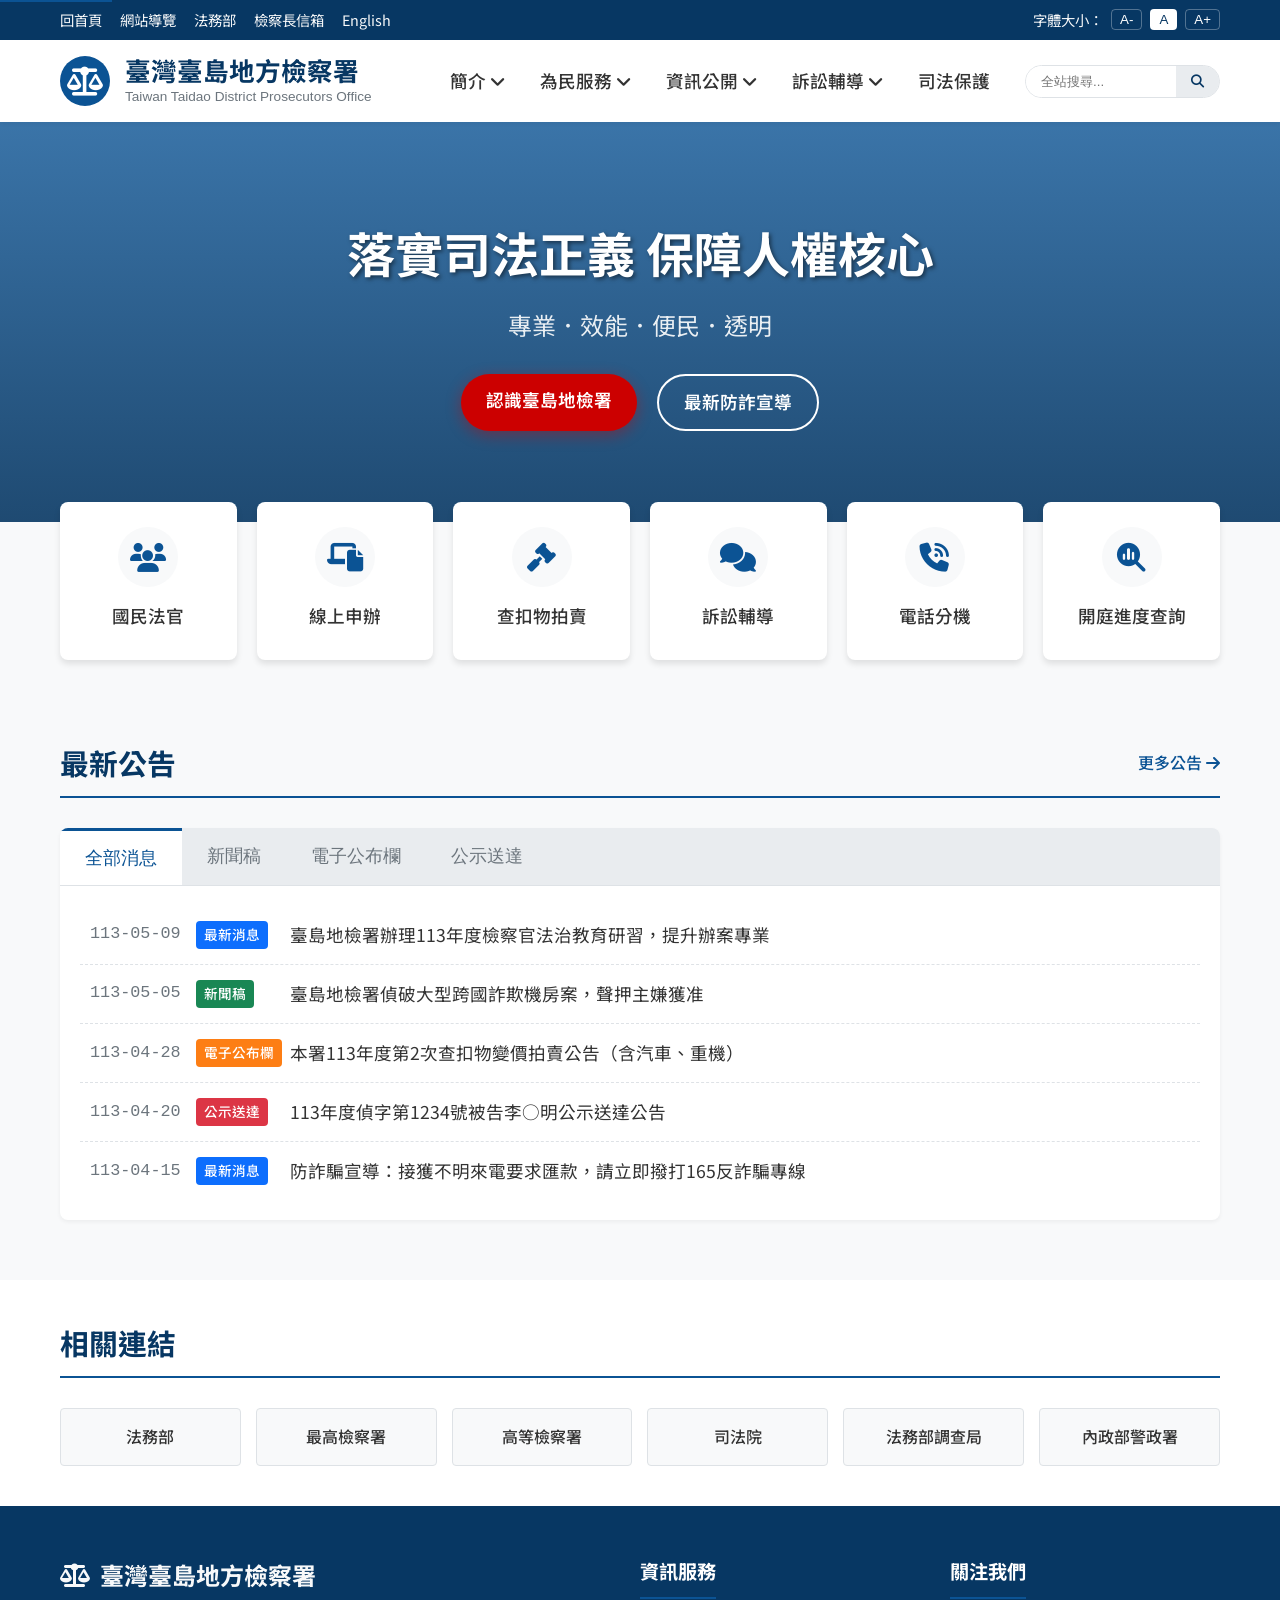
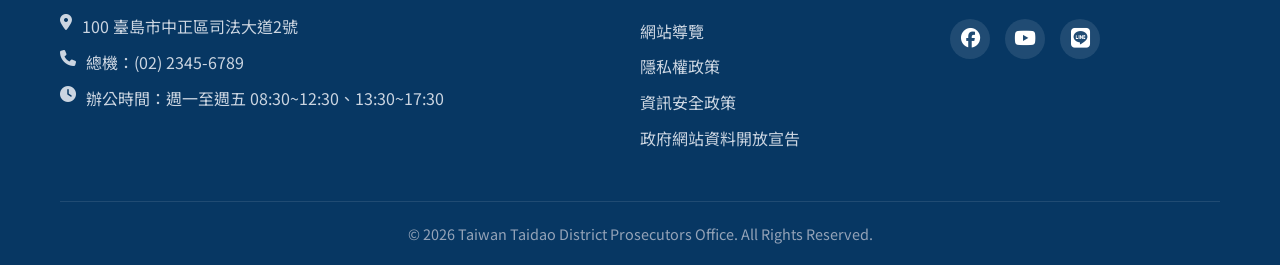
==== index.html @ b2256de5 "Add files via upload" ====
<!DOCTYPE html>
<html lang="zh-TW">
<head>
    <meta charset="UTF-8">
    <meta name="viewport" content="width=device-width, initial-scale=1.0">
    <title>臺灣臺島地方檢察署</title>
    <link rel="stylesheet" href="styles.css">
    <link href="https://fonts.googleapis.com/css2?family=Noto+Sans+TC:wght@300;400;500;700&display=swap" rel="stylesheet">
    <link rel="stylesheet" href="https://cdnjs.cloudflare.com/ajax/libs/font-awesome/6.4.0/css/all.min.css">
</head>
<body>
    <!-- Accessibility Top Link -->
    <a href="#main-content" class="skip-link">跳至主內容區</a>

    <header class="main-header">
        <div class="top-bar">
            <div class="container top-bar-inner">
                <div class="top-links">
                    <a href="#">回首頁</a>
                    <a href="#">網站導覽</a>
                    <a href="#">法務部</a>
                    <a href="#">檢察長信箱</a>
                    <a href="#">English</a>
                </div>
                <div class="font-size-controls">
                    <span>字體大小：</span>
                    <button class="font-btn" data-size="small">A-</button>
                    <button class="font-btn active" data-size="medium">A</button>
                    <button class="font-btn" data-size="large">A+</button>
                </div>
            </div>
        </div>
        <div class="nav-container container">
            <div class="logo">
                <!-- Using a placeholder logo similar to Taiwan government emblem -->
                <div class="logo-img-placeholder">
                    <i class="fa-solid fa-scale-balanced"></i>
                </div>
                <div class="logo-text">
                    <h1>臺灣臺島地方檢察署</h1>
                    <p>Taiwan Taidao District Prosecutors Office</p>
                </div>
            </div>
            <nav class="main-nav">
                <ul class="nav-menu">
                    <li class="dropdown">
                        <a href="#">簡介 <i class="fa-solid fa-angle-down"></i></a>
                        <ul class="dropdown-menu">
                            <li><a href="#">檢察業務簡介</a></li>
                            <li><a href="#">檢察長介紹</a></li>
                            <li><a href="#">歷史沿革</a></li>
                            <li><a href="#">機關組織</a></li>
                        </ul>
                    </li>
                    <li class="dropdown">
                        <a href="#">為民服務 <i class="fa-solid fa-angle-down"></i></a>
                        <ul class="dropdown-menu">
                            <li><a href="#">為民服務中心</a></li>
                            <li><a href="#">線上申辦服務</a></li>
                            <li><a href="court_status.html">開庭進度查詢</a></li>
                            <li><a href="#">問卷調查</a></li>
                        </ul>
                    </li>
                    <li class="dropdown">
                        <a href="#">資訊公開 <i class="fa-solid fa-angle-down"></i></a>
                        <ul class="dropdown-menu">
                            <li><a href="#">新聞稿及澄清專區</a></li>
                            <li><a href="#">電子公布欄</a></li>
                            <li><a href="#">公示送達</a></li>
                            <li><a href="#">查扣物拍賣專區</a></li>
                        </ul>
                    </li>
                    <li class="dropdown">
                        <a href="#">訴訟輔導 <i class="fa-solid fa-angle-down"></i></a>
                        <ul class="dropdown-menu">
                            <li><a href="#">訴訟程序介紹及輔導</a></li>
                            <li><a href="#">書狀例稿下載</a></li>
                            <li><a href="#">常見問題</a></li>
                        </ul>
                    </li>
                    <li><a href="#">司法保護</a></li>
                </ul>
                <div class="search-box">
                    <input type="text" placeholder="全站搜尋..." aria-label="全站搜尋">
                    <button aria-label="搜尋"><i class="fa-solid fa-search"></i></button>
                </div>
            </nav>
        </div>
    </header>

    <main id="main-content">
        <!-- Hero Banner -->
        <section class="hero-banner">
            <div class="banner-content container">
                <h2>落實司法正義 保障人權核心</h2>
                <p>專業．效能．便民．透明</p>
                <div class="banner-actions">
                    <a href="#" class="btn-primary">認識臺島地檢署</a>
                    <a href="#" class="btn-secondary">最新防詐宣導</a>
                </div>
            </div>
        </section>

        <!-- Quick Services -->
        <section class="quick-services-section">
            <div class="container">
                <div class="quick-services">
                    <a href="#" class="service-card">
                        <div class="service-icon"><i class="fa-solid fa-users"></i></div>
                        <h3>國民法官</h3>
                    </a>
                    <a href="#" class="service-card">
                        <div class="service-icon"><i class="fa-solid fa-laptop-file"></i></div>
                        <h3>線上申辦</h3>
                    </a>
                    <a href="#" class="service-card">
                        <div class="service-icon"><i class="fa-solid fa-gavel"></i></div>
                        <h3>查扣物拍賣</h3>
                    </a>
                    <a href="#" class="service-card">
                        <div class="service-icon"><i class="fa-solid fa-comments"></i></div>
                        <h3>訴訟輔導</h3>
                    </a>
                    <a href="#" class="service-card">
                        <div class="service-icon"><i class="fa-solid fa-phone-volume"></i></div>
                        <h3>電話分機</h3>
                    </a>
                    <a href="court_status.html" class="service-card">
                        <div class="service-icon"><i class="fa-solid fa-magnifying-glass-chart"></i></div>
                        <h3>開庭進度查詢</h3>
                    </a>
                </div>
            </div>
        </section>

        <!-- News Section -->
        <section class="news-section">
            <div class="container">
                <div class="section-header">
                    <h2>最新公告</h2>
                    <a href="#" class="view-all">更多公告 <i class="fa-solid fa-arrow-right"></i></a>
                </div>
                
                <div class="news-container">
                    <div class="news-tabs">
                        <button class="tab-btn active" data-target="tab-all">全部消息</button>
                        <button class="tab-btn" data-target="tab-news">新聞稿</button>
                        <button class="tab-btn" data-target="tab-board">電子公布欄</button>
                        <button class="tab-btn" data-target="tab-notice">公示送達</button>
                    </div>
                    
                    <div class="news-content active" id="tab-all">
                        <div class="news-list">
                            <a href="#" class="news-item">
                                <div class="news-meta">
                                    <span class="news-date">113-05-09</span>
                                    <span class="tag tag-blue">最新消息</span>
                                </div>
                                <h3 class="news-title">臺島地檢署辦理113年度檢察官法治教育研習，提升辦案專業</h3>
                            </a>
                            <a href="#" class="news-item">
                                <div class="news-meta">
                                    <span class="news-date">113-05-05</span>
                                    <span class="tag tag-green">新聞稿</span>
                                </div>
                                <h3 class="news-title">臺島地檢署偵破大型跨國詐欺機房案，聲押主嫌獲准</h3>
                            </a>
                            <a href="#" class="news-item">
                                <div class="news-meta">
                                    <span class="news-date">113-04-28</span>
                                    <span class="tag tag-orange">電子公布欄</span>
                                </div>
                                <h3 class="news-title">本署113年度第2次查扣物變價拍賣公告（含汽車、重機）</h3>
                            </a>
                            <a href="#" class="news-item">
                                <div class="news-meta">
                                    <span class="news-date">113-04-20</span>
                                    <span class="tag tag-red">公示送達</span>
                                </div>
                                <h3 class="news-title">113年度偵字第1234號被告李○明公示送達公告</h3>
                            </a>
                            <a href="#" class="news-item">
                                <div class="news-meta">
                                    <span class="news-date">113-04-15</span>
                                    <span class="tag tag-blue">最新消息</span>
                                </div>
                                <h3 class="news-title">防詐騙宣導：接獲不明來電要求匯款，請立即撥打165反詐騙專線</h3>
                            </a>
                        </div>
                    </div>
                </div>
            </div>
        </section>
        
        <!-- Useful Links -->
        <section class="links-section">
            <div class="container">
                <div class="section-header">
                    <h2>相關連結</h2>
                </div>
                <div class="links-grid">
                    <a href="#" class="link-card">法務部</a>
                    <a href="#" class="link-card">最高檢察署</a>
                    <a href="#" class="link-card">高等檢察署</a>
                    <a href="#" class="link-card">司法院</a>
                    <a href="#" class="link-card">法務部調查局</a>
                    <a href="#" class="link-card">內政部警政署</a>
                </div>
            </div>
        </section>
    </main>

    <footer class="site-footer">
        <div class="container">
            <div class="footer-grid">
                <div class="footer-info">
                    <div class="footer-logo">
                        <i class="fa-solid fa-scale-balanced"></i>
                        <span>臺灣臺島地方檢察署</span>
                    </div>
                    <ul class="contact-list">
                        <li><i class="fa-solid fa-location-dot"></i> 100 臺島市中正區司法大道2號</li>
                        <li><i class="fa-solid fa-phone"></i> 總機：(02) 2345-6789</li>
                        <li><i class="fa-solid fa-clock"></i> 辦公時間：週一至週五 08:30~12:30、13:30~17:30</li>
                    </ul>
                </div>
                <div class="footer-links">
                    <h3>資訊服務</h3>
                    <ul>
                        <li><a href="#">網站導覽</a></li>
                        <li><a href="#">隱私權政策</a></li>
                        <li><a href="#">資訊安全政策</a></li>
                        <li><a href="#">政府網站資料開放宣告</a></li>
                    </ul>
                </div>
                <div class="footer-qrcode">
                    <h3>關注我們</h3>
                    <div class="social-icons">
                        <a href="#"><i class="fa-brands fa-facebook"></i></a>
                        <a href="#"><i class="fa-brands fa-youtube"></i></a>
                        <a href="#"><i class="fa-brands fa-line"></i></a>
                    </div>
                </div>
            </div>
            <div class="footer-bottom">
                <p>&copy; 2026 Taiwan Taidao District Prosecutors Office. All Rights Reserved.</p>
            </div>
        </div>
    </footer>

    <script src="script.js"></script>
</body>
</html>
---- styles.css ----
:root {
    /* Colors based on traditional Taiwan government sites, modernized */
    --primary-color: #0b5394; /* Deep Blue */
    --primary-light: #3d85c6;
    --primary-dark: #073763;
    --secondary-color: #cc0000; /* Red accents */
    
    --bg-light: #f8f9fa;
    --bg-white: #ffffff;
    --bg-gray: #e9ecef;
    
    --text-main: #333333;
    --text-muted: #6c757d;
    --text-light: #f8f9fa;
    
    --border-color: #dee2e6;
    
    /* Tags */
    --tag-blue: #0d6efd;
    --tag-green: #198754;
    --tag-orange: #fd7e14;
    --tag-red: #dc3545;

    /* Styling */
    --radius-sm: 4px;
    --radius-md: 8px;
    --radius-lg: 12px;
    --shadow-sm: 0 2px 4px rgba(0,0,0,0.05);
    --shadow-md: 0 4px 6px rgba(0,0,0,0.1);
    --shadow-lg: 0 10px 15px rgba(0,0,0,0.1);
    
    --transition: 0.3s ease;
}

* {
    margin: 0;
    padding: 0;
    box-sizing: border-box;
}

html {
    scroll-behavior: smooth;
    font-size: 16px; /* Base font size for scalable typography */
}

/* Accessibility classes */
html.font-sm { font-size: 14px; }
html.font-lg { font-size: 18px; }

body {
    font-family: 'Noto Sans TC', -apple-system, BlinkMacSystemFont, "Segoe UI", Roboto, sans-serif;
    color: var(--text-main);
    background-color: var(--bg-light);
    line-height: 1.6;
}

.container {
    max-width: 1200px;
    margin: 0 auto;
    padding: 0 20px;
}

.skip-link {
    position: absolute;
    top: -40px;
    left: 0;
    background: var(--primary-color);
    color: white;
    padding: 8px;
    z-index: 1000;
    transition: top 0.2s;
}

.skip-link:focus {
    top: 0;
}

/* Header & Top Bar */
.top-bar {
    background-color: var(--primary-dark);
    color: var(--text-light);
    font-size: 0.9rem;
}

.top-bar-inner {
    display: flex;
    justify-content: space-between;
    align-items: center;
    height: 40px;
}

.top-links a {
    color: var(--text-light);
    text-decoration: none;
    margin-right: 15px;
    transition: var(--transition);
}

.top-links a:hover {
    color: #9fc5e8;
}

.font-size-controls {
    display: flex;
    align-items: center;
    gap: 8px;
}

.font-btn {
    background: transparent;
    border: 1px solid rgba(255,255,255,0.3);
    color: white;
    cursor: pointer;
    padding: 2px 8px;
    border-radius: 4px;
}

.font-btn.active {
    background: white;
    color: var(--primary-dark);
}

/* Main Header */
.main-header {
    background-color: var(--bg-white);
    box-shadow: var(--shadow-sm);
    position: sticky;
    top: 0;
    z-index: 100;
}

.nav-container {
    display: flex;
    justify-content: space-between;
    align-items: center;
    padding: 15px 20px;
}

.logo {
    display: flex;
    align-items: center;
    gap: 15px;
    text-decoration: none;
}

.logo-img-placeholder {
    width: 50px;
    height: 50px;
    background-color: var(--primary-color);
    color: white;
    border-radius: 50%;
    display: flex;
    align-items: center;
    justify-content: center;
    font-size: 1.8rem;
}

.logo-text h1 {
    font-size: 1.6rem;
    font-weight: 700;
    color: var(--primary-dark);
    line-height: 1.2;
}

.logo-text p {
    font-size: 0.85rem;
    color: var(--text-muted);
    font-family: Arial, sans-serif;
}

/* Navigation */
.main-nav {
    display: flex;
    align-items: center;
    gap: 20px;
}

.nav-menu {
    display: flex;
    list-style: none;
    gap: 5px;
}

.nav-menu > li > a {
    display: block;
    padding: 10px 15px;
    color: var(--text-main);
    text-decoration: none;
    font-weight: 500;
    font-size: 1.1rem;
    border-radius: var(--radius-sm);
    transition: var(--transition);
}

.nav-menu > li > a:hover {
    color: var(--primary-color);
    background-color: var(--bg-gray);
}

.dropdown {
    position: relative;
}

.dropdown-menu {
    position: absolute;
    top: 100%;
    left: 0;
    background-color: var(--bg-white);
    box-shadow: var(--shadow-md);
    border-radius: var(--radius-md);
    border: 1px solid var(--border-color);
    list-style: none;
    min-width: 200px;
    opacity: 0;
    visibility: hidden;
    transform: translateY(10px);
    transition: var(--transition);
    z-index: 100;
}

.dropdown:hover .dropdown-menu {
    opacity: 1;
    visibility: visible;
    transform: translateY(0);
}

.dropdown-menu li a {
    display: block;
    padding: 12px 20px;
    color: var(--text-main);
    text-decoration: none;
    border-bottom: 1px solid var(--bg-gray);
    transition: background-color 0.2s;
}

.dropdown-menu li:last-child a {
    border-bottom: none;
}

.dropdown-menu li a:hover {
    background-color: var(--bg-light);
    color: var(--primary-color);
}

/* Search Box */
.search-box {
    display: flex;
    border: 1px solid var(--border-color);
    border-radius: 20px;
    overflow: hidden;
}

.search-box input {
    border: none;
    padding: 8px 15px;
    outline: none;
    width: 150px;
    transition: width var(--transition);
}

.search-box input:focus {
    width: 200px;
}

.search-box button {
    background: var(--bg-gray);
    border: none;
    padding: 0 15px;
    cursor: pointer;
    color: var(--primary-dark);
}

/* Hero Banner */
.hero-banner {
    background: linear-gradient(rgba(11, 83, 148, 0.8), rgba(7, 55, 99, 0.9)), url('https://images.unsplash.com/photo-1505664177922-9961c470bbbf?q=80&w=2000&auto=format&fit=crop') center/cover;
    height: 400px;
    display: flex;
    align-items: center;
    color: white;
}

.banner-content {
    text-align: center;
}

.banner-content h2 {
    font-size: 3rem;
    font-weight: 700;
    margin-bottom: 15px;
    text-shadow: 2px 2px 4px rgba(0,0,0,0.5);
}

.banner-content p {
    font-size: 1.5rem;
    margin-bottom: 30px;
    opacity: 0.9;
}

.banner-actions {
    display: flex;
    gap: 20px;
    justify-content: center;
}

.btn-primary, .btn-secondary {
    padding: 12px 25px;
    border-radius: 30px;
    text-decoration: none;
    font-weight: 600;
    font-size: 1.1rem;
    transition: var(--transition);
}

.btn-primary {
    background-color: var(--secondary-color);
    color: white;
    box-shadow: 0 4px 15px rgba(204, 0, 0, 0.4);
}

.btn-primary:hover {
    background-color: #a30000;
    transform: translateY(-2px);
}

.btn-secondary {
    background-color: transparent;
    color: white;
    border: 2px solid white;
}

.btn-secondary:hover {
    background-color: white;
    color: var(--primary-dark);
}

/* Quick Services */
.quick-services-section {
    padding: 40px 0;
    margin-top: -60px;
    position: relative;
    z-index: 10;
}

.quick-services {
    display: grid;
    grid-template-columns: repeat(auto-fit, minmax(150px, 1fr));
    gap: 20px;
}

.service-card {
    background-color: var(--bg-white);
    border-radius: var(--radius-md);
    padding: 25px 15px;
    text-align: center;
    text-decoration: none;
    color: var(--text-main);
    box-shadow: var(--shadow-md);
    transition: var(--transition);
    border-bottom: 4px solid transparent;
}

.service-card:hover {
    transform: translateY(-5px);
    box-shadow: var(--shadow-lg);
    border-bottom-color: var(--primary-color);
}

.service-icon {
    width: 60px;
    height: 60px;
    margin: 0 auto 15px;
    background-color: var(--bg-light);
    border-radius: 50%;
    display: flex;
    align-items: center;
    justify-content: center;
    font-size: 1.8rem;
    color: var(--primary-color);
    transition: var(--transition);
}

.service-card:hover .service-icon {
    background-color: var(--primary-color);
    color: white;
}

.service-card h3 {
    font-size: 1.1rem;
    font-weight: 500;
}

/* News Section */
.news-section {
    padding: 40px 0 60px;
}

.section-header {
    display: flex;
    justify-content: space-between;
    align-items: center;
    margin-bottom: 30px;
    border-bottom: 2px solid var(--primary-color);
    padding-bottom: 10px;
}

.section-header h2 {
    color: var(--primary-dark);
    font-size: 1.8rem;
}

.view-all {
    color: var(--primary-color);
    text-decoration: none;
    font-weight: 500;
}

.view-all:hover {
    text-decoration: underline;
}

.news-container {
    background-color: var(--bg-white);
    border-radius: var(--radius-md);
    box-shadow: var(--shadow-sm);
    overflow: hidden;
}

.news-tabs {
    display: flex;
    background-color: var(--bg-gray);
    border-bottom: 1px solid var(--border-color);
}

.tab-btn {
    padding: 15px 25px;
    border: none;
    background: transparent;
    font-size: 1.1rem;
    font-weight: 500;
    color: var(--text-muted);
    cursor: pointer;
    transition: var(--transition);
}

.tab-btn.active {
    background-color: var(--bg-white);
    color: var(--primary-color);
    border-top: 3px solid var(--primary-color);
}

.news-content {
    display: none;
    padding: 20px;
}

.news-content.active {
    display: block;
}

.news-item {
    display: flex;
    align-items: center;
    padding: 15px 10px;
    border-bottom: 1px dashed var(--border-color);
    text-decoration: none;
    color: var(--text-main);
    transition: var(--transition);
}

.news-item:last-child {
    border-bottom: none;
}

.news-item:hover {
    background-color: var(--bg-light);
    transform: translateX(5px);
}

.news-meta {
    display: flex;
    align-items: center;
    gap: 15px;
    min-width: 200px;
}

.news-date {
    color: var(--text-muted);
    font-family: monospace;
    font-size: 1.05rem;
}

.tag {
    padding: 3px 8px;
    border-radius: 4px;
    font-size: 0.85rem;
    font-weight: 500;
    color: white;
}

.tag-blue { background-color: var(--tag-blue); }
.tag-green { background-color: var(--tag-green); }
.tag-orange { background-color: var(--tag-orange); }
.tag-red { background-color: var(--tag-red); }

.news-title {
    font-size: 1.1rem;
    font-weight: 400;
    overflow: hidden;
    text-overflow: ellipsis;
    white-space: nowrap;
}

.news-item:hover .news-title {
    color: var(--primary-color);
}

/* Links Section */
.links-section {
    padding: 40px 0;
    background-color: var(--bg-white);
}

.links-grid {
    display: grid;
    grid-template-columns: repeat(auto-fill, minmax(180px, 1fr));
    gap: 15px;
}

.link-card {
    display: block;
    padding: 15px;
    text-align: center;
    background-color: var(--bg-light);
    border: 1px solid var(--border-color);
    border-radius: var(--radius-sm);
    text-decoration: none;
    color: var(--text-main);
    font-weight: 500;
    transition: var(--transition);
}

.link-card:hover {
    background-color: var(--primary-light);
    color: white;
    border-color: var(--primary-light);
}

/* Footer */
.site-footer {
    background-color: var(--primary-dark);
    color: var(--text-light);
    padding: 50px 0 0;
}

.footer-grid {
    display: grid;
    grid-template-columns: 2fr 1fr 1fr;
    gap: 40px;
    margin-bottom: 40px;
}

.footer-logo {
    display: flex;
    align-items: center;
    gap: 10px;
    font-size: 1.5rem;
    font-weight: 700;
    margin-bottom: 20px;
}

.contact-list {
    list-style: none;
}

.contact-list li {
    margin-bottom: 10px;
    display: flex;
    gap: 10px;
    align-items: flex-start;
    color: #cbd5e1;
}

.footer-links h3, .footer-qrcode h3 {
    font-size: 1.2rem;
    margin-bottom: 20px;
    color: white;
    border-bottom: 2px solid var(--primary-color);
    padding-bottom: 10px;
    display: inline-block;
}

.footer-links ul {
    list-style: none;
}

.footer-links li {
    margin-bottom: 10px;
}

.footer-links a {
    color: #cbd5e1;
    text-decoration: none;
    transition: var(--transition);
}

.footer-links a:hover {
    color: white;
    padding-left: 5px;
}

.social-icons {
    display: flex;
    gap: 15px;
}

.social-icons a {
    display: flex;
    align-items: center;
    justify-content: center;
    width: 40px;
    height: 40px;
    background-color: rgba(255,255,255,0.1);
    color: white;
    border-radius: 50%;
    font-size: 1.2rem;
    text-decoration: none;
    transition: var(--transition);
}

.social-icons a:hover {
    background-color: var(--primary-color);
    transform: translateY(-3px);
}

.footer-bottom {
    text-align: center;
    padding: 20px 0;
    border-top: 1px solid rgba(255,255,255,0.1);
    color: #94a3b8;
    font-size: 0.9rem;
}

/* Responsive */
@media (max-width: 992px) {
    .nav-menu { display: none; }
    .hero-banner h2 { font-size: 2.2rem; }
    .footer-grid { grid-template-columns: 1fr; gap: 30px; }
    .news-item { flex-direction: column; align-items: flex-start; gap: 5px; }
}
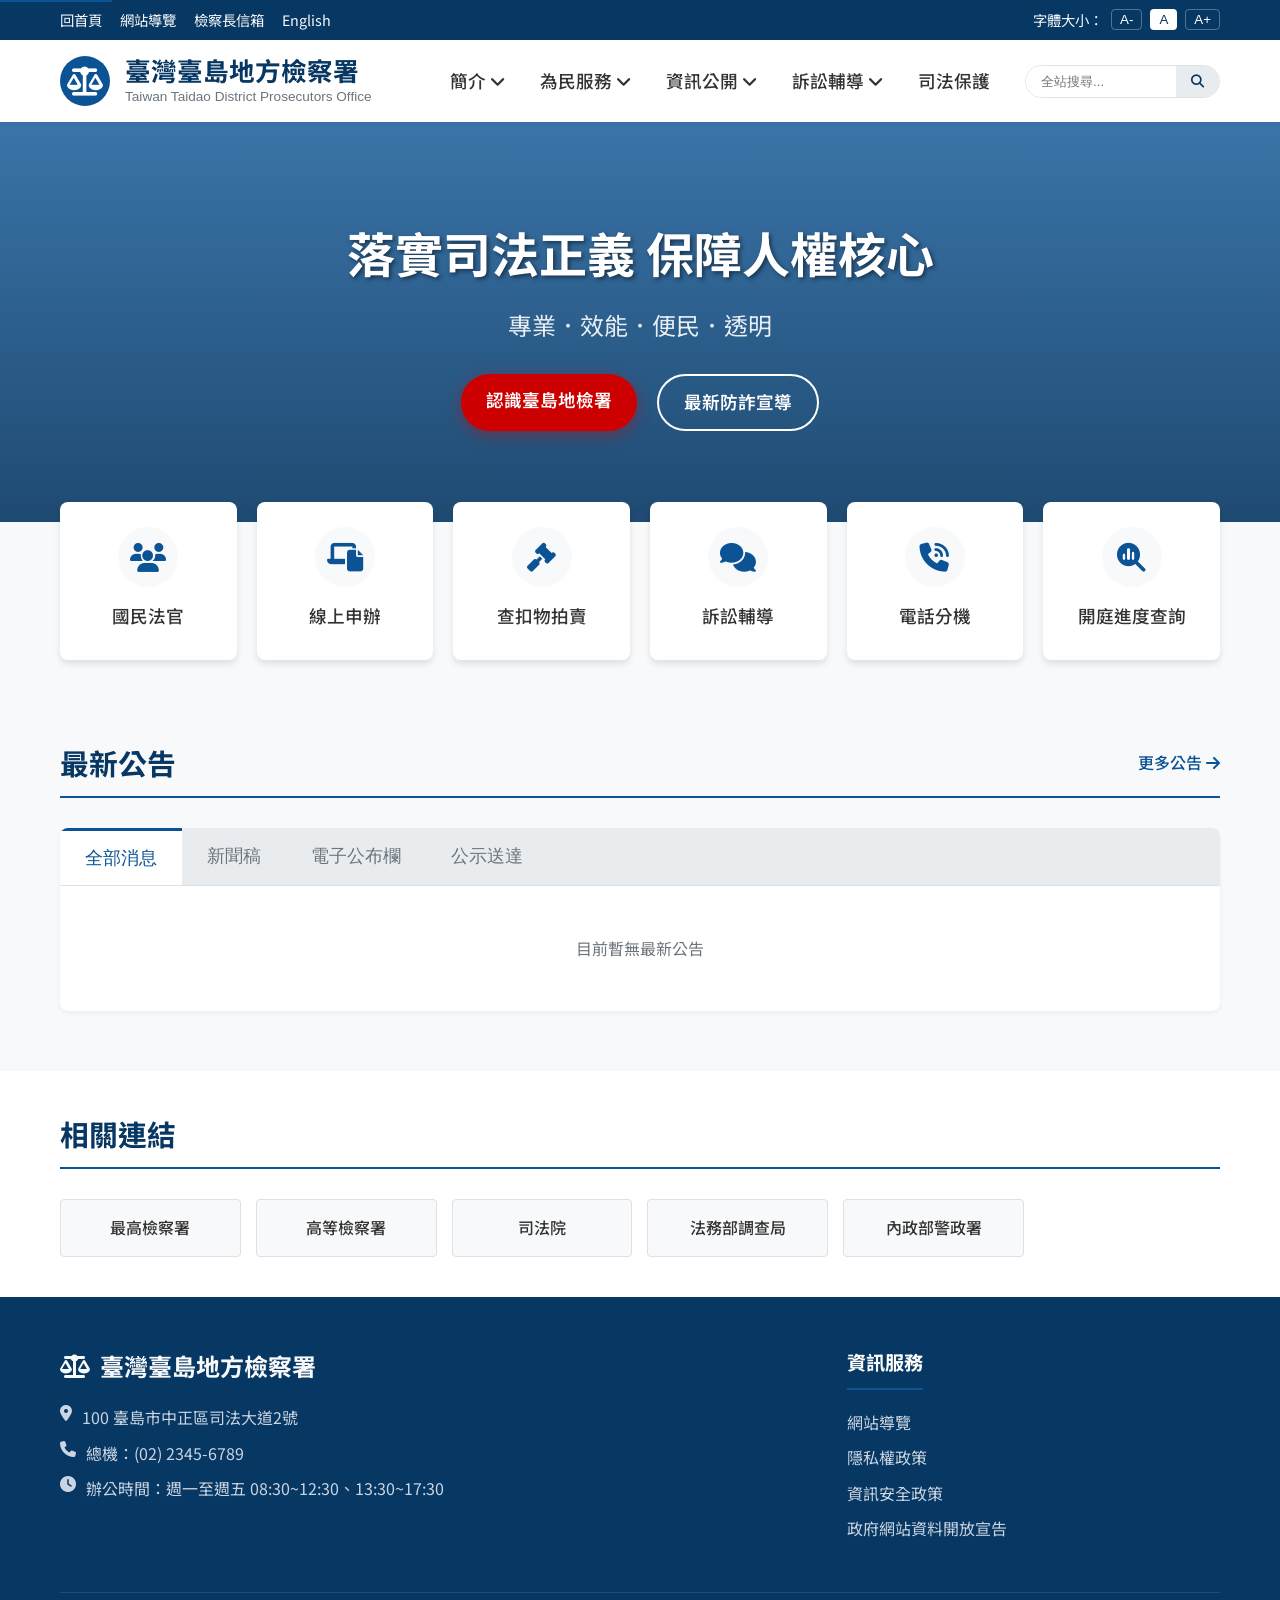
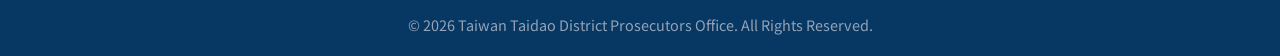
==== commit 5b33af1e: "Add files via upload" ====
--- a/index.html
+++ b/index.html
@@ -9,17 +9,15 @@
     <link rel="stylesheet" href="https://cdnjs.cloudflare.com/ajax/libs/font-awesome/6.4.0/css/all.min.css">
 </head>
 <body>
-    <!-- Accessibility Top Link -->
     <a href="#main-content" class="skip-link">跳至主內容區</a>
 
     <header class="main-header">
         <div class="top-bar">
             <div class="container top-bar-inner">
                 <div class="top-links">
-                    <a href="#">回首頁</a>
-                    <a href="#">網站導覽</a>
-                    <a href="#">法務部</a>
-                    <a href="#">檢察長信箱</a>
+                    <a href="index.html">回首頁</a>
+                    <a href="content.html?page=sitemap">網站導覽</a>
+                    <a href="content.html?page=contact">檢察長信箱</a>
                     <a href="#">English</a>
                 </div>
                 <div class="font-size-controls">
@@ -31,8 +29,7 @@
             </div>
         </div>
         <div class="nav-container container">
-            <div class="logo">
-                <!-- Using a placeholder logo similar to Taiwan government emblem -->
+            <a href="index.html" class="logo">
                 <div class="logo-img-placeholder">
                     <i class="fa-solid fa-scale-balanced"></i>
                 </div>
@@ -40,45 +37,45 @@
                     <h1>臺灣臺島地方檢察署</h1>
                     <p>Taiwan Taidao District Prosecutors Office</p>
                 </div>
-            </div>
+            </a>
             <nav class="main-nav">
                 <ul class="nav-menu">
                     <li class="dropdown">
-                        <a href="#">簡介 <i class="fa-solid fa-angle-down"></i></a>
-                        <ul class="dropdown-menu">
-                            <li><a href="#">檢察業務簡介</a></li>
-                            <li><a href="#">檢察長介紹</a></li>
-                            <li><a href="#">歷史沿革</a></li>
-                            <li><a href="#">機關組織</a></li>
-                        </ul>
-                    </li>
-                    <li class="dropdown">
-                        <a href="#">為民服務 <i class="fa-solid fa-angle-down"></i></a>
-                        <ul class="dropdown-menu">
-                            <li><a href="#">為民服務中心</a></li>
-                            <li><a href="#">線上申辦服務</a></li>
+                        <a href="content.html?page=intro">簡介 <i class="fa-solid fa-angle-down"></i></a>
+                        <ul class="dropdown-menu">
+                            <li><a href="content.html?page=business">檢察業務簡介</a></li>
+                            <li><a href="content.html?page=chief">檢察長介紹</a></li>
+                            <li><a href="content.html?page=history">歷史沿革</a></li>
+                            <li><a href="content.html?page=organization">機關組織</a></li>
+                        </ul>
+                    </li>
+                    <li class="dropdown">
+                        <a href="content.html?page=service">為民服務 <i class="fa-solid fa-angle-down"></i></a>
+                        <ul class="dropdown-menu">
+                            <li><a href="content.html?page=service_center">為民服務中心</a></li>
+                            <li><a href="content.html?page=online">線上申辦服務</a></li>
                             <li><a href="court_status.html">開庭進度查詢</a></li>
-                            <li><a href="#">問卷調查</a></li>
-                        </ul>
-                    </li>
-                    <li class="dropdown">
-                        <a href="#">資訊公開 <i class="fa-solid fa-angle-down"></i></a>
-                        <ul class="dropdown-menu">
-                            <li><a href="#">新聞稿及澄清專區</a></li>
-                            <li><a href="#">電子公布欄</a></li>
-                            <li><a href="#">公示送達</a></li>
-                            <li><a href="#">查扣物拍賣專區</a></li>
-                        </ul>
-                    </li>
-                    <li class="dropdown">
-                        <a href="#">訴訟輔導 <i class="fa-solid fa-angle-down"></i></a>
-                        <ul class="dropdown-menu">
-                            <li><a href="#">訴訟程序介紹及輔導</a></li>
-                            <li><a href="#">書狀例稿下載</a></li>
-                            <li><a href="#">常見問題</a></li>
-                        </ul>
-                    </li>
-                    <li><a href="#">司法保護</a></li>
+                            <li><a href="content.html?page=survey">問卷調查</a></li>
+                        </ul>
+                    </li>
+                    <li class="dropdown">
+                        <a href="list.html?type=info">資訊公開 <i class="fa-solid fa-angle-down"></i></a>
+                        <ul class="dropdown-menu">
+                            <li><a href="list.html?type=news">新聞稿及澄清專區</a></li>
+                            <li><a href="list.html?type=board">電子公布欄</a></li>
+                            <li><a href="list.html?type=notice">公示送達</a></li>
+                            <li><a href="list.html?type=auction">查扣物拍賣專區</a></li>
+                        </ul>
+                    </li>
+                    <li class="dropdown">
+                        <a href="content.html?page=counseling">訴訟輔導 <i class="fa-solid fa-angle-down"></i></a>
+                        <ul class="dropdown-menu">
+                            <li><a href="content.html?page=counseling_detail">訴訟程序介紹及輔導</a></li>
+                            <li><a href="list.html?type=downloads">書狀例稿下載</a></li>
+                            <li><a href="content.html?page=faq">常見問題</a></li>
+                        </ul>
+                    </li>
+                    <li><a href="content.html?page=protection" style="display:block; padding: 10px 15px; color: var(--text-main); text-decoration: none; font-weight: 500; font-size: 1.1rem;">司法保護</a></li>
                 </ul>
                 <div class="search-box">
                     <input type="text" placeholder="全站搜尋..." aria-label="全站搜尋">
@@ -95,8 +92,8 @@
                 <h2>落實司法正義 保障人權核心</h2>
                 <p>專業．效能．便民．透明</p>
                 <div class="banner-actions">
-                    <a href="#" class="btn-primary">認識臺島地檢署</a>
-                    <a href="#" class="btn-secondary">最新防詐宣導</a>
+                    <a href="content.html?page=intro" class="btn-primary">認識臺島地檢署</a>
+                    <a href="content.html?page=antifraud" class="btn-secondary">最新防詐宣導</a>
                 </div>
             </div>
         </section>
@@ -105,23 +102,23 @@
         <section class="quick-services-section">
             <div class="container">
                 <div class="quick-services">
-                    <a href="#" class="service-card">
+                    <a href="content.html?page=citizen_judge" class="service-card">
                         <div class="service-icon"><i class="fa-solid fa-users"></i></div>
                         <h3>國民法官</h3>
                     </a>
-                    <a href="#" class="service-card">
+                    <a href="content.html?page=online" class="service-card">
                         <div class="service-icon"><i class="fa-solid fa-laptop-file"></i></div>
                         <h3>線上申辦</h3>
                     </a>
-                    <a href="#" class="service-card">
+                    <a href="list.html?type=auction" class="service-card">
                         <div class="service-icon"><i class="fa-solid fa-gavel"></i></div>
                         <h3>查扣物拍賣</h3>
                     </a>
-                    <a href="#" class="service-card">
+                    <a href="content.html?page=counseling" class="service-card">
                         <div class="service-icon"><i class="fa-solid fa-comments"></i></div>
                         <h3>訴訟輔導</h3>
                     </a>
-                    <a href="#" class="service-card">
+                    <a href="directory.html" class="service-card">
                         <div class="service-icon"><i class="fa-solid fa-phone-volume"></i></div>
                         <h3>電話分機</h3>
                     </a>
@@ -138,7 +135,7 @@
             <div class="container">
                 <div class="section-header">
                     <h2>最新公告</h2>
-                    <a href="#" class="view-all">更多公告 <i class="fa-solid fa-arrow-right"></i></a>
+                    <a href="list.html?type=all" class="view-all">更多公告 <i class="fa-solid fa-arrow-right"></i></a>
                 </div>
                 
                 <div class="news-container">
@@ -151,41 +148,9 @@
                     
                     <div class="news-content active" id="tab-all">
                         <div class="news-list">
-                            <a href="#" class="news-item">
-                                <div class="news-meta">
-                                    <span class="news-date">113-05-09</span>
-                                    <span class="tag tag-blue">最新消息</span>
-                                </div>
-                                <h3 class="news-title">臺島地檢署辦理113年度檢察官法治教育研習，提升辦案專業</h3>
-                            </a>
-                            <a href="#" class="news-item">
-                                <div class="news-meta">
-                                    <span class="news-date">113-05-05</span>
-                                    <span class="tag tag-green">新聞稿</span>
-                                </div>
-                                <h3 class="news-title">臺島地檢署偵破大型跨國詐欺機房案，聲押主嫌獲准</h3>
-                            </a>
-                            <a href="#" class="news-item">
-                                <div class="news-meta">
-                                    <span class="news-date">113-04-28</span>
-                                    <span class="tag tag-orange">電子公布欄</span>
-                                </div>
-                                <h3 class="news-title">本署113年度第2次查扣物變價拍賣公告（含汽車、重機）</h3>
-                            </a>
-                            <a href="#" class="news-item">
-                                <div class="news-meta">
-                                    <span class="news-date">113-04-20</span>
-                                    <span class="tag tag-red">公示送達</span>
-                                </div>
-                                <h3 class="news-title">113年度偵字第1234號被告李○明公示送達公告</h3>
-                            </a>
-                            <a href="#" class="news-item">
-                                <div class="news-meta">
-                                    <span class="news-date">113-04-15</span>
-                                    <span class="tag tag-blue">最新消息</span>
-                                </div>
-                                <h3 class="news-title">防詐騙宣導：接獲不明來電要求匯款，請立即撥打165反詐騙專線</h3>
-                            </a>
+                            <div class="news-item" style="justify-content: center; color: var(--text-muted); padding: 30px 0;">
+                                目前暫無最新公告
+                            </div>
                         </div>
                     </div>
                 </div>
@@ -199,12 +164,11 @@
                     <h2>相關連結</h2>
                 </div>
                 <div class="links-grid">
-                    <a href="#" class="link-card">法務部</a>
                     <a href="#" class="link-card">最高檢察署</a>
                     <a href="#" class="link-card">高等檢察署</a>
-                    <a href="#" class="link-card">司法院</a>
-                    <a href="#" class="link-card">法務部調查局</a>
-                    <a href="#" class="link-card">內政部警政署</a>
+                    <a href="https://www.judicial.gov.tw/" target="_blank" class="link-card">司法院</a>
+                    <a href="https://www.mjib.gov.tw/" target="_blank" class="link-card">法務部調查局</a>
+                    <a href="https://www.npa.gov.tw/" target="_blank" class="link-card">內政部警政署</a>
                 </div>
             </div>
         </section>
@@ -227,19 +191,11 @@
                 <div class="footer-links">
                     <h3>資訊服務</h3>
                     <ul>
-                        <li><a href="#">網站導覽</a></li>
-                        <li><a href="#">隱私權政策</a></li>
-                        <li><a href="#">資訊安全政策</a></li>
-                        <li><a href="#">政府網站資料開放宣告</a></li>
+                        <li><a href="content.html?page=sitemap">網站導覽</a></li>
+                        <li><a href="content.html?page=privacy">隱私權政策</a></li>
+                        <li><a href="content.html?page=security">資訊安全政策</a></li>
+                        <li><a href="content.html?page=open_data">政府網站資料開放宣告</a></li>
                     </ul>
-                </div>
-                <div class="footer-qrcode">
-                    <h3>關注我們</h3>
-                    <div class="social-icons">
-                        <a href="#"><i class="fa-brands fa-facebook"></i></a>
-                        <a href="#"><i class="fa-brands fa-youtube"></i></a>
-                        <a href="#"><i class="fa-brands fa-line"></i></a>
-                    </div>
                 </div>
             </div>
             <div class="footer-bottom">
--- a/styles.css
+++ b/styles.css
@@ -554,7 +554,7 @@
 
 .footer-grid {
     display: grid;
-    grid-template-columns: 2fr 1fr 1fr;
+    grid-template-columns: 2fr 1fr;
     gap: 40px;
     margin-bottom: 40px;
 }
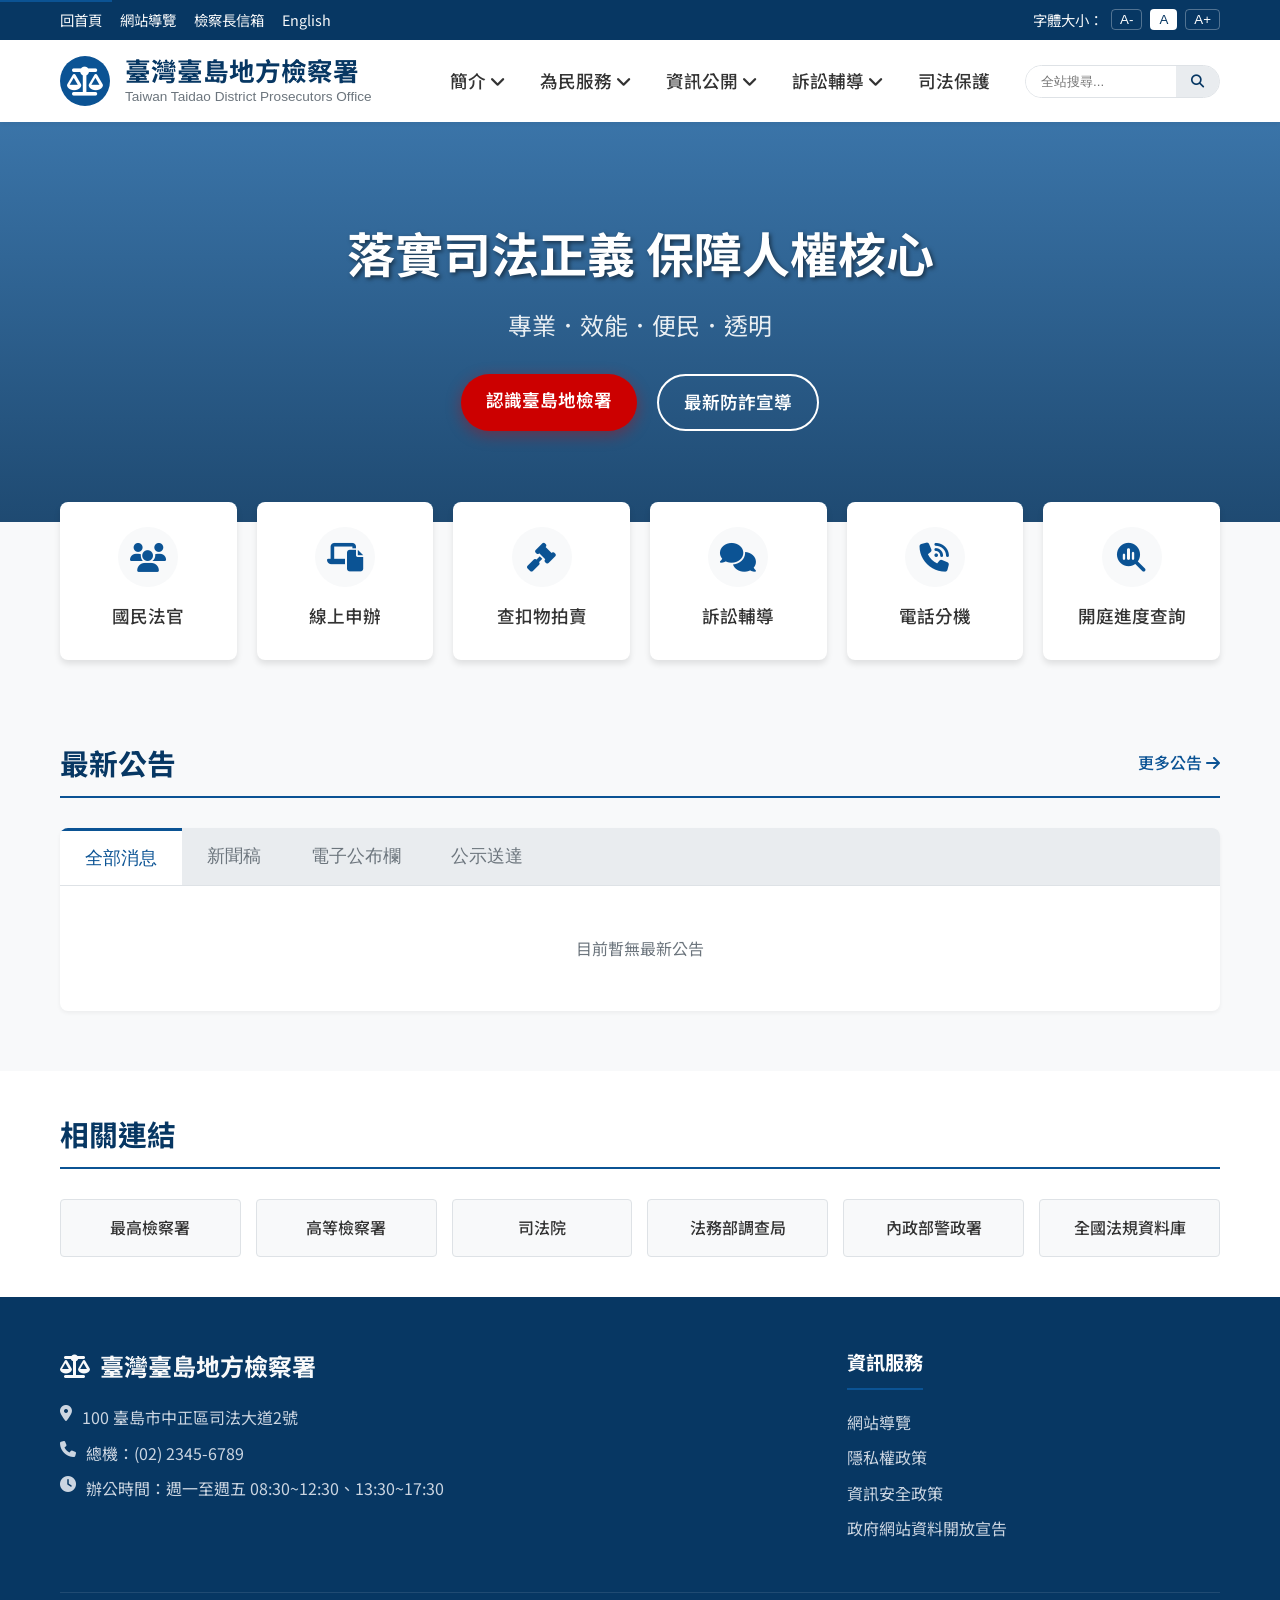
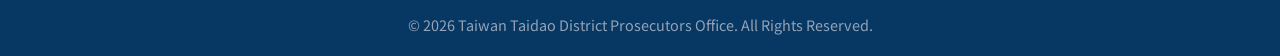
==== commit b1447f30: "Add files via upload" ====
--- a/index.html
+++ b/index.html
@@ -18,7 +18,7 @@
                     <a href="index.html">回首頁</a>
                     <a href="content.html?page=sitemap">網站導覽</a>
                     <a href="content.html?page=contact">檢察長信箱</a>
-                    <a href="#">English</a>
+                    <a href="#" id="langToggle">English</a>
                 </div>
                 <div class="font-size-controls">
                     <span>字體大小：</span>
@@ -169,6 +169,7 @@
                     <a href="https://www.judicial.gov.tw/" target="_blank" class="link-card">司法院</a>
                     <a href="https://www.mjib.gov.tw/" target="_blank" class="link-card">法務部調查局</a>
                     <a href="https://www.npa.gov.tw/" target="_blank" class="link-card">內政部警政署</a>
+                    <a href="https://law.moj.gov.tw/" target="_blank" class="link-card">全國法規資料庫</a>
                 </div>
             </div>
         </section>
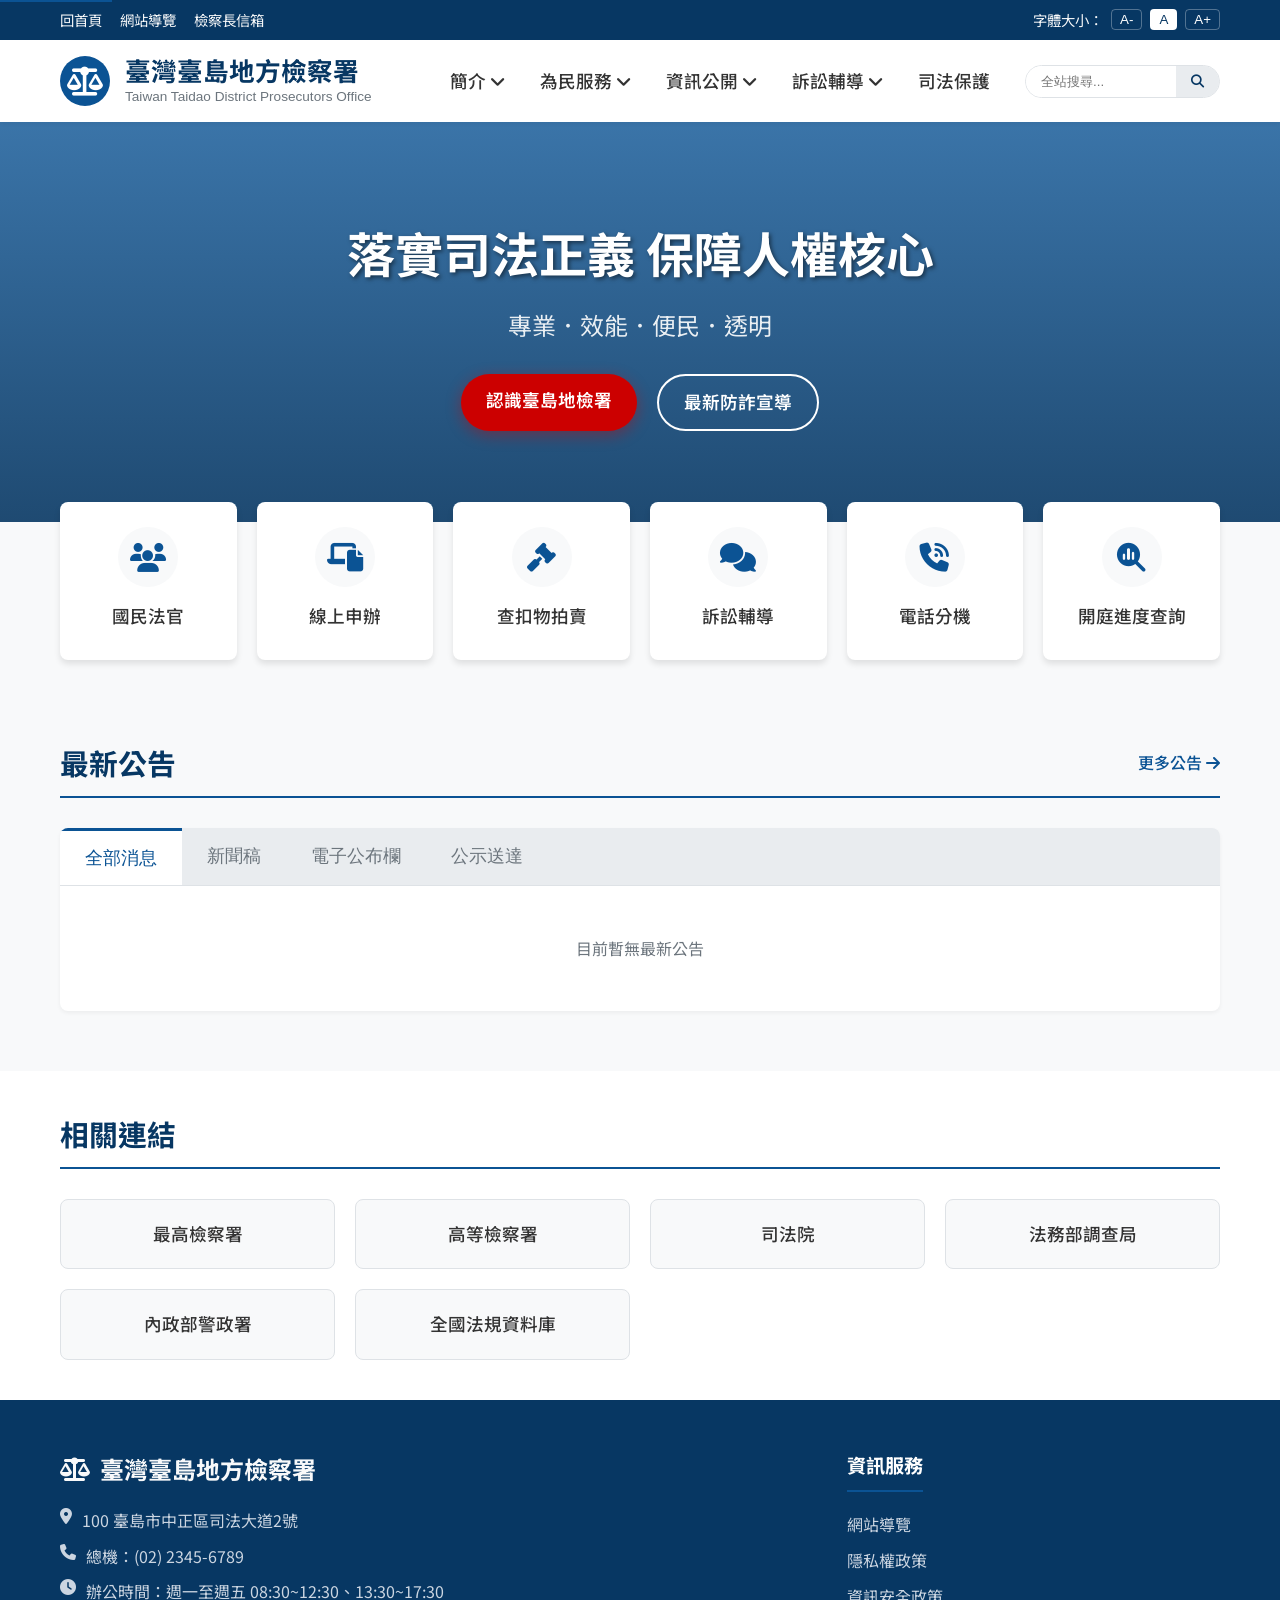
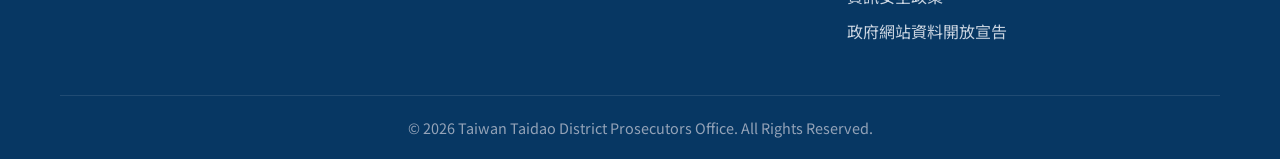
==== commit 0ca29de8: "Add files via upload" ====
--- a/index.html
+++ b/index.html
@@ -18,7 +18,6 @@
                     <a href="index.html">回首頁</a>
                     <a href="content.html?page=sitemap">網站導覽</a>
                     <a href="content.html?page=contact">檢察長信箱</a>
-                    <a href="#" id="langToggle">English</a>
                 </div>
                 <div class="font-size-controls">
                     <span>字體大小：</span>
--- a/styles.css
+++ b/styles.css
@@ -522,20 +522,21 @@
 
 .links-grid {
     display: grid;
-    grid-template-columns: repeat(auto-fill, minmax(180px, 1fr));
-    gap: 15px;
+    grid-template-columns: repeat(auto-fit, minmax(220px, 1fr));
+    gap: 20px;
 }
 
 .link-card {
     display: block;
-    padding: 15px;
     text-align: center;
+    padding: 20px 15px;
     background-color: var(--bg-light);
     border: 1px solid var(--border-color);
-    border-radius: var(--radius-sm);
+    border-radius: var(--radius-md);
     text-decoration: none;
     color: var(--text-main);
     font-weight: 500;
+    font-size: 1.1rem;
     transition: var(--transition);
 }
 
@@ -543,6 +544,8 @@
     background-color: var(--primary-light);
     color: white;
     border-color: var(--primary-light);
+    transform: translateY(-3px);
+    box-shadow: var(--shadow-sm);
 }
 
 /* Footer */
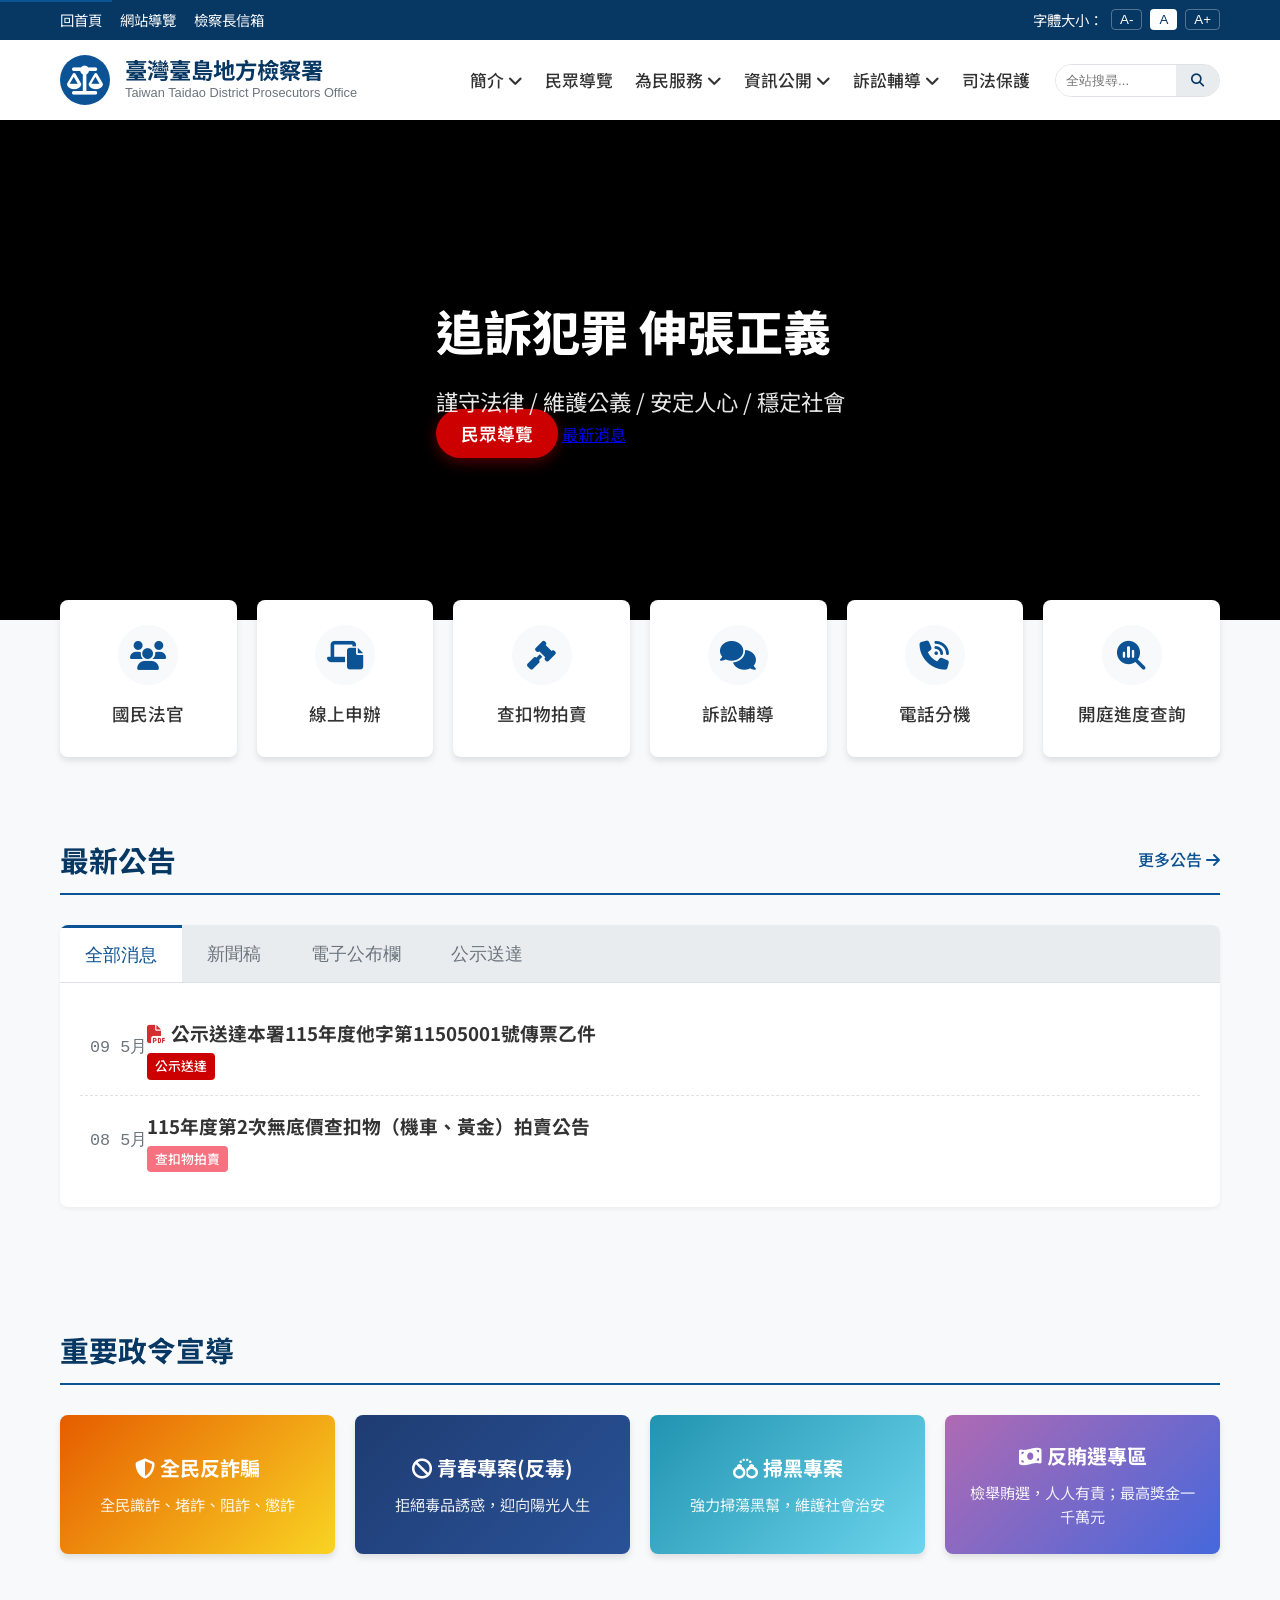
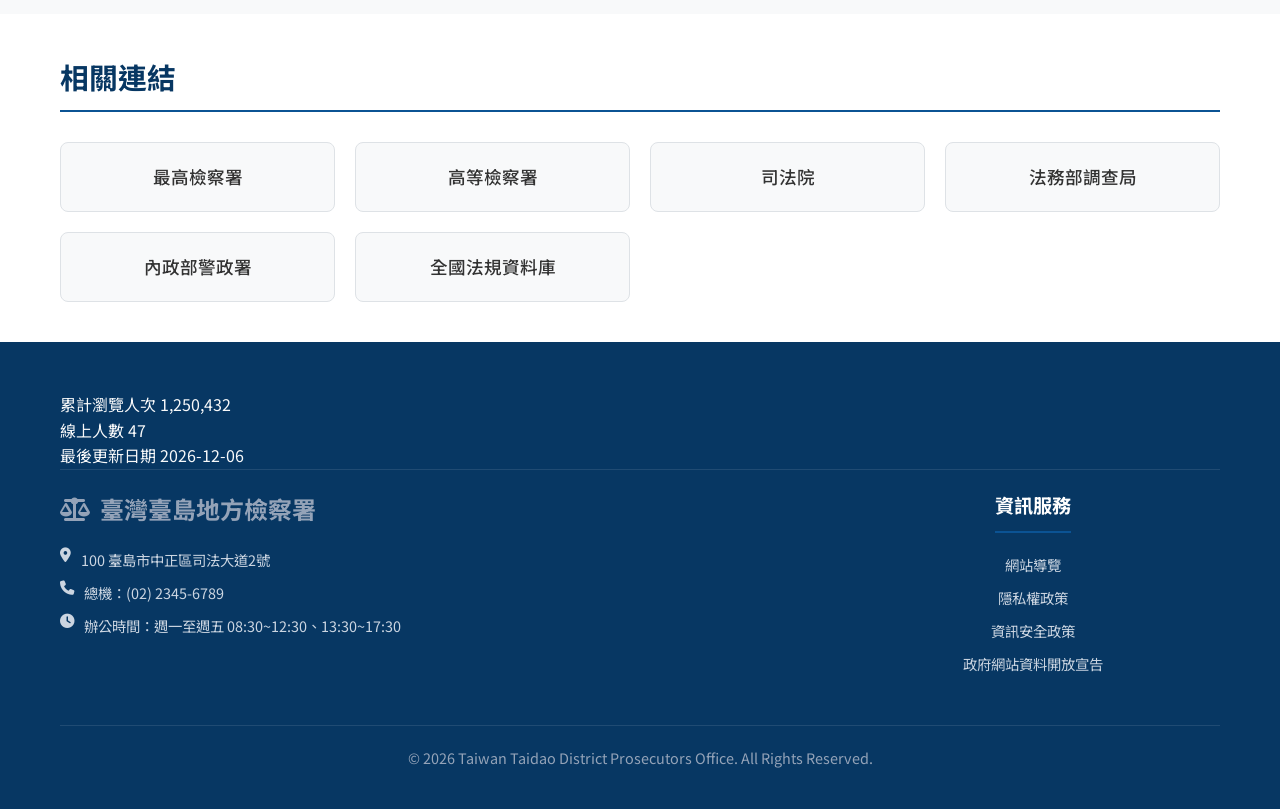
==== commit 7abe08fa: "Add files via upload" ====
--- a/index.html
+++ b/index.html
@@ -17,7 +17,7 @@
                 <div class="top-links">
                     <a href="index.html">回首頁</a>
                     <a href="content.html?page=sitemap">網站導覽</a>
-                    <a href="content.html?page=contact">檢察長信箱</a>
+                    <a href="contact.html">檢察長信箱</a>
                 </div>
                 <div class="font-size-controls">
                     <span>字體大小：</span>
@@ -45,9 +45,10 @@
                             <li><a href="content.html?page=business">檢察業務簡介</a></li>
                             <li><a href="content.html?page=chief">檢察長介紹</a></li>
                             <li><a href="content.html?page=history">歷史沿革</a></li>
-                            <li><a href="content.html?page=organization">機關組織</a></li>
-                        </ul>
-                    </li>
+                            <li><a href="organization.html">機關組織與人員名冊</a></li>
+                        </ul>
+                    </li>
+                    <li><a href="guide.html">民眾導覽</a></li>
                     <li class="dropdown">
                         <a href="content.html?page=service">為民服務 <i class="fa-solid fa-angle-down"></i></a>
                         <ul class="dropdown-menu">
@@ -74,7 +75,7 @@
                             <li><a href="content.html?page=faq">常見問題</a></li>
                         </ul>
                     </li>
-                    <li><a href="content.html?page=protection" style="display:block; padding: 10px 15px; color: var(--text-main); text-decoration: none; font-weight: 500; font-size: 1.1rem;">司法保護</a></li>
+                    <li><a href="protection.html">司法保護</a></li>
                 </ul>
                 <div class="search-box">
                     <input type="text" placeholder="全站搜尋..." aria-label="全站搜尋">
@@ -86,16 +87,20 @@
 
     <main id="main-content">
         <!-- Hero Banner -->
-        <section class="hero-banner">
-            <div class="banner-content container">
-                <h2>落實司法正義 保障人權核心</h2>
-                <p>專業．效能．便民．透明</p>
-                <div class="banner-actions">
-                    <a href="content.html?page=intro" class="btn-primary">認識臺島地檢署</a>
-                    <a href="content.html?page=antifraud" class="btn-secondary">最新防詐宣導</a>
-                </div>
-            </div>
-        </section>
+        <section class="hero-slider">
+        <div class="slide" style="background-image: url('hero1.jpg');"></div>
+        <div class="slide" style="background-image: url('hero2.jpg');"></div>
+        <div class="slide" style="background-image: url('hero3.jpg');"></div>
+        <div class="hero-overlay"></div>
+        <div class="hero-content container">
+            <h2 class="animate-up">追訴犯罪 伸張正義</h2>
+            <p class="animate-up" style="animation-delay: 0.2s;">謹守法律 / 維護公義 / 安定人心 / 穩定社會</p>
+            <div class="hero-btns animate-up" style="animation-delay: 0.4s;">
+                <a href="guide.html" class="btn btn-primary">民眾導覽</a>
+                <a href="list.html?type=news" class="btn btn-outline">最新消息</a>
+            </div>
+        </div>
+    </section>
 
         <!-- Quick Services -->
         <section class="quick-services-section">
@@ -147,15 +152,60 @@
                     
                     <div class="news-content active" id="tab-all">
                         <div class="news-list">
-                            <div class="news-item" style="justify-content: center; color: var(--text-muted); padding: 30px 0;">
-                                目前暫無最新公告
-                            </div>
+
+                            <a href="summons_11505001.pdf" target="_blank" class="news-item" style="display: flex; text-decoration: none;">
+                                <div class="news-date">
+                                    <span class="day">09</span>
+                                    <span class="month">5月</span>
+                                </div>
+                                <div class="news-text">
+                                    <h3><i class="fa-solid fa-file-pdf" style="color: #d32f2f; margin-right: 5px;"></i>公示送達本署115年度他字第11505001號傳票乙件</h3>
+                                    <span class="tag notice" style="display:inline-block; background-color:var(--secondary-color); color:white; padding:3px 8px; border-radius:4px; font-size:0.8rem; margin-top:5px;">公示送達</span>
+                                </div>
+                            </a>
+                            <a href="list.html?type=auction" class="news-item" style="display: flex; text-decoration: none;">
+                                <div class="news-date">
+                                    <span class="day">08</span>
+                                    <span class="month">5月</span>
+                                </div>
+                                <div class="news-text">
+                                    <h3>115年度第2次無底價查扣物（機車、黃金）拍賣公告</h3>
+                                    <span class="tag board" style="display:inline-block; background-color:#f67280; color:white; padding:3px 8px; border-radius:4px; font-size:0.8rem; margin-top:5px;">查扣物拍賣</span>
+                                </div>
+                            </a>
                         </div>
                     </div>
                 </div>
             </div>
         </section>
         
+        <!-- Campaign Section -->
+        <section class="campaign-section" style="padding: 60px 0; background-color: #f8f9fa;">
+            <div class="container">
+                <div class="section-header">
+                    <h2>重要政令宣導</h2>
+                </div>
+                <div class="campaign-grid" style="display: grid; grid-template-columns: repeat(auto-fit, minmax(240px, 1fr)); gap: 20px;">
+                    <a href="content.html?page=antifraud" class="campaign-card" style="border-radius: 8px; padding: 25px 20px; text-align: center; text-decoration: none; color: white; display: flex; flex-direction: column; justify-content: center; min-height: 120px; box-shadow: 0 4px 6px rgba(0,0,0,0.1); background: linear-gradient(135deg, #e65c00 0%, #F9D423 100%); transition: transform 0.2s;" onmouseover="this.style.transform='scale(1.03)'" onmouseout="this.style.transform='scale(1)'">
+                        <h3 style="font-size: 1.25rem; margin-bottom: 8px; font-weight: 700;"><i class="fa-solid fa-shield-halved"></i> 全民反詐騙</h3>
+                        <p style="font-size: 0.95rem; opacity: 0.9; margin: 0;">全民識詐、堵詐、阻詐、懲詐</p>
+                    </a>
+                    <a href="#" class="campaign-card" style="border-radius: 8px; padding: 25px 20px; text-align: center; text-decoration: none; color: white; display: flex; flex-direction: column; justify-content: center; min-height: 120px; box-shadow: 0 4px 6px rgba(0,0,0,0.1); background: linear-gradient(135deg, #1e3c72 0%, #2a5298 100%); transition: transform 0.2s;" onmouseover="this.style.transform='scale(1.03)'" onmouseout="this.style.transform='scale(1)'">
+                        <h3 style="font-size: 1.25rem; margin-bottom: 8px; font-weight: 700;"><i class="fa-solid fa-ban"></i> 青春專案(反毒)</h3>
+                        <p style="font-size: 0.95rem; opacity: 0.9; margin: 0;">拒絕毒品誘惑，迎向陽光人生</p>
+                    </a>
+                    <a href="#" class="campaign-card" style="border-radius: 8px; padding: 25px 20px; text-align: center; text-decoration: none; color: white; display: flex; flex-direction: column; justify-content: center; min-height: 120px; box-shadow: 0 4px 6px rgba(0,0,0,0.1); background: linear-gradient(135deg, #2193b0 0%, #6dd5ed 100%); transition: transform 0.2s;" onmouseover="this.style.transform='scale(1.03)'" onmouseout="this.style.transform='scale(1)'">
+                        <h3 style="font-size: 1.25rem; margin-bottom: 8px; font-weight: 700;"><i class="fa-solid fa-handcuffs"></i> 掃黑專案</h3>
+                        <p style="font-size: 0.95rem; opacity: 0.9; margin: 0;">強力掃蕩黑幫，維護社會治安</p>
+                    </a>
+                    <a href="list.html?type=info" class="campaign-card" style="border-radius: 8px; padding: 25px 20px; text-align: center; text-decoration: none; color: white; display: flex; flex-direction: column; justify-content: center; min-height: 120px; box-shadow: 0 4px 6px rgba(0,0,0,0.1); background: linear-gradient(135deg, #b06ab3 0%, #4568dc 100%); transition: transform 0.2s;" onmouseover="this.style.transform='scale(1.03)'" onmouseout="this.style.transform='scale(1)'">
+                        <h3 style="font-size: 1.25rem; margin-bottom: 8px; font-weight: 700;"><i class="fa-solid fa-money-bill-wave"></i> 反賄選專區</h3>
+                        <p style="font-size: 0.95rem; opacity: 0.9; margin: 0;">檢舉賄選，人人有責；最高獎金一千萬元</p>
+                    </a>
+                </div>
+            </div>
+        </section>
+
         <!-- Useful Links -->
         <section class="links-section">
             <div class="container">
@@ -167,7 +217,7 @@
                     <a href="#" class="link-card">高等檢察署</a>
                     <a href="https://www.judicial.gov.tw/" target="_blank" class="link-card">司法院</a>
                     <a href="https://www.mjib.gov.tw/" target="_blank" class="link-card">法務部調查局</a>
-                    <a href="https://www.npa.gov.tw/" target="_blank" class="link-card">內政部警政署</a>
+                    <a href="https://police.taidao-police.com/" target="_blank" class="link-card">內政部警政署</a>
                     <a href="https://law.moj.gov.tw/" target="_blank" class="link-card">全國法規資料庫</a>
                 </div>
             </div>
@@ -176,6 +226,21 @@
 
     <footer class="site-footer">
         <div class="container">
+        <div class="footer-stats">
+            <div class="stat-item">
+                <span class="stat-label">累計瀏覽人次</span>
+                <span class="stat-value" id="total-visitors">0</span>
+            </div>
+            <div class="stat-item">
+                <span class="stat-label">線上人數</span>
+                <span class="stat-value"><span class="online-dot"></span><span id="online-users">0</span></span>
+            </div>
+            <div class="stat-item">
+                <span class="stat-label">最後更新日期</span>
+                <span class="stat-value" id="last-update">0000-00-00</span>
+            </div>
+        </div>
+        <div class="footer-bottom">
             <div class="footer-grid">
                 <div class="footer-info">
                     <div class="footer-logo">
--- a/styles.css
+++ b/styles.css
@@ -1,20 +1,22 @@
 :root {
     /* Colors based on traditional Taiwan government sites, modernized */
-    --primary-color: #0b5394; /* Deep Blue */
+    --primary-color: #0b5394;
+    /* Deep Blue */
     --primary-light: #3d85c6;
     --primary-dark: #073763;
-    --secondary-color: #cc0000; /* Red accents */
-    
+    --secondary-color: #cc0000;
+    /* Red accents */
+
     --bg-light: #f8f9fa;
     --bg-white: #ffffff;
     --bg-gray: #e9ecef;
-    
+
     --text-main: #333333;
     --text-muted: #6c757d;
     --text-light: #f8f9fa;
-    
+
     --border-color: #dee2e6;
-    
+
     /* Tags */
     --tag-blue: #0d6efd;
     --tag-green: #198754;
@@ -25,10 +27,10 @@
     --radius-sm: 4px;
     --radius-md: 8px;
     --radius-lg: 12px;
-    --shadow-sm: 0 2px 4px rgba(0,0,0,0.05);
-    --shadow-md: 0 4px 6px rgba(0,0,0,0.1);
-    --shadow-lg: 0 10px 15px rgba(0,0,0,0.1);
-    
+    --shadow-sm: 0 2px 4px rgba(0, 0, 0, 0.05);
+    --shadow-md: 0 4px 6px rgba(0, 0, 0, 0.1);
+    --shadow-lg: 0 10px 15px rgba(0, 0, 0, 0.1);
+
     --transition: 0.3s ease;
 }
 
@@ -40,12 +42,18 @@
 
 html {
     scroll-behavior: smooth;
-    font-size: 16px; /* Base font size for scalable typography */
+    font-size: 16px;
+    /* Base font size for scalable typography */
 }
 
 /* Accessibility classes */
-html.font-sm { font-size: 14px; }
-html.font-lg { font-size: 18px; }
+html.font-sm {
+    font-size: 14px;
+}
+
+html.font-lg {
+    font-size: 18px;
+}
 
 body {
     font-family: 'Noto Sans TC', -apple-system, BlinkMacSystemFont, "Segoe UI", Roboto, sans-serif;
@@ -108,7 +116,7 @@
 
 .font-btn {
     background: transparent;
-    border: 1px solid rgba(255,255,255,0.3);
+    border: 1px solid rgba(255, 255, 255, 0.3);
     color: white;
     cursor: pointer;
     padding: 2px 8px;
@@ -156,43 +164,46 @@
 }
 
 .logo-text h1 {
-    font-size: 1.6rem;
+    font-size: 1.4rem;
     font-weight: 700;
     color: var(--primary-dark);
     line-height: 1.2;
+    white-space: nowrap;
 }
 
 .logo-text p {
-    font-size: 0.85rem;
+    font-size: 0.8rem;
     color: var(--text-muted);
     font-family: Arial, sans-serif;
+    white-space: nowrap;
 }
 
 /* Navigation */
 .main-nav {
     display: flex;
     align-items: center;
-    gap: 20px;
+    gap: 15px;
 }
 
 .nav-menu {
     display: flex;
     list-style: none;
-    gap: 5px;
-}
-
-.nav-menu > li > a {
+    gap: 2px;
+}
+
+.nav-menu>li>a {
     display: block;
-    padding: 10px 15px;
+    padding: 10px 10px;
     color: var(--text-main);
     text-decoration: none;
     font-weight: 500;
-    font-size: 1.1rem;
+    font-size: 1.05rem;
     border-radius: var(--radius-sm);
     transition: var(--transition);
-}
-
-.nav-menu > li > a:hover {
+    white-space: nowrap;
+}
+
+.nav-menu>li>a:hover {
     color: var(--primary-color);
     background-color: var(--bg-gray);
 }
@@ -252,9 +263,9 @@
 
 .search-box input {
     border: none;
-    padding: 8px 15px;
+    padding: 8px 10px;
     outline: none;
-    width: 150px;
+    width: 120px;
     transition: width var(--transition);
 }
 
@@ -270,29 +281,64 @@
     color: var(--primary-dark);
 }
 
-/* Hero Banner */
-.hero-banner {
-    background: linear-gradient(rgba(11, 83, 148, 0.8), rgba(7, 55, 99, 0.9)), url('https://images.unsplash.com/photo-1505664177922-9961c470bbbf?q=80&w=2000&auto=format&fit=crop') center/cover;
-    height: 400px;
-    display: flex;
-    align-items: center;
-    color: white;
-}
-
-.banner-content {
-    text-align: center;
-}
-
-.banner-content h2 {
+/* --- Hero Slider --- */
+.hero-slider {
+    position: relative;
+    height: 500px;
+    overflow: hidden;
+    color: white;
+    display: flex;
+    align-items: center;
+    background: #000;
+}
+
+.slide {
+    position: absolute;
+    top: 0;
+    left: 0;
+    width: 100%;
+    height: 100%;
+    background-size: cover;
+    background-position: center;
+    opacity: 0;
+    animation: slideShow 15s infinite;
+}
+
+.slide:nth-child(2) { animation-delay: 5s; }
+.slide:nth-child(3) { animation-delay: 10s; }
+
+@keyframes slideShow {
+    0% { opacity: 0; transform: scale(1); }
+    5% { opacity: 1; }
+    33.33% { opacity: 1; }
+    38.33% { opacity: 0; transform: scale(1.05); }
+    100% { opacity: 0; }
+}
+
+.hero-overlay {
+    position: absolute;
+    top: 0;
+    left: 0;
+    width: 100%;
+    height: 100%;
+    background: linear-gradient(to right, rgba(0,0,0,0.7) 0%, rgba(0,0,0,0.2) 100%);
+    z-index: 1;
+}
+
+.hero-content {
+    position: relative;
+    z-index: 2;
+}
+
+.hero-content h2 {
     font-size: 3rem;
-    font-weight: 700;
+    font-weight: 800;
     margin-bottom: 15px;
-    text-shadow: 2px 2px 4px rgba(0,0,0,0.5);
-}
-
-.banner-content p {
-    font-size: 1.5rem;
-    margin-bottom: 30px;
+    text-shadow: 2px 2px 10px rgba(0,0,0,0.5);
+}
+
+.hero-content p {
+    font-size: 1.4rem;
     opacity: 0.9;
 }
 
@@ -302,7 +348,8 @@
     justify-content: center;
 }
 
-.btn-primary, .btn-secondary {
+.btn-primary,
+.btn-secondary {
     padding: 12px 25px;
     border-radius: 30px;
     text-decoration: none;
@@ -497,10 +544,21 @@
     color: white;
 }
 
-.tag-blue { background-color: var(--tag-blue); }
-.tag-green { background-color: var(--tag-green); }
-.tag-orange { background-color: var(--tag-orange); }
-.tag-red { background-color: var(--tag-red); }
+.tag-blue {
+    background-color: var(--tag-blue);
+}
+
+.tag-green {
+    background-color: var(--tag-green);
+}
+
+.tag-orange {
+    background-color: var(--tag-orange);
+}
+
+.tag-red {
+    background-color: var(--tag-red);
+}
 
 .news-title {
     font-size: 1.1rem;
@@ -583,7 +641,8 @@
     color: #cbd5e1;
 }
 
-.footer-links h3, .footer-qrcode h3 {
+.footer-links h3,
+.footer-qrcode h3 {
     font-size: 1.2rem;
     margin-bottom: 20px;
     color: white;
@@ -622,7 +681,7 @@
     justify-content: center;
     width: 40px;
     height: 40px;
-    background-color: rgba(255,255,255,0.1);
+    background-color: rgba(255, 255, 255, 0.1);
     color: white;
     border-radius: 50%;
     font-size: 1.2rem;
@@ -638,15 +697,29 @@
 .footer-bottom {
     text-align: center;
     padding: 20px 0;
-    border-top: 1px solid rgba(255,255,255,0.1);
+    border-top: 1px solid rgba(255, 255, 255, 0.1);
     color: #94a3b8;
     font-size: 0.9rem;
 }
 
 /* Responsive */
 @media (max-width: 992px) {
-    .nav-menu { display: none; }
-    .hero-banner h2 { font-size: 2.2rem; }
-    .footer-grid { grid-template-columns: 1fr; gap: 30px; }
-    .news-item { flex-direction: column; align-items: flex-start; gap: 5px; }
-}
+    .nav-menu {
+        display: none;
+    }
+
+    .hero-banner h2 {
+        font-size: 2.2rem;
+    }
+
+    .footer-grid {
+        grid-template-columns: 1fr;
+        gap: 30px;
+    }
+
+    .news-item {
+        flex-direction: column;
+        align-items: flex-start;
+        gap: 5px;
+    }
+}
